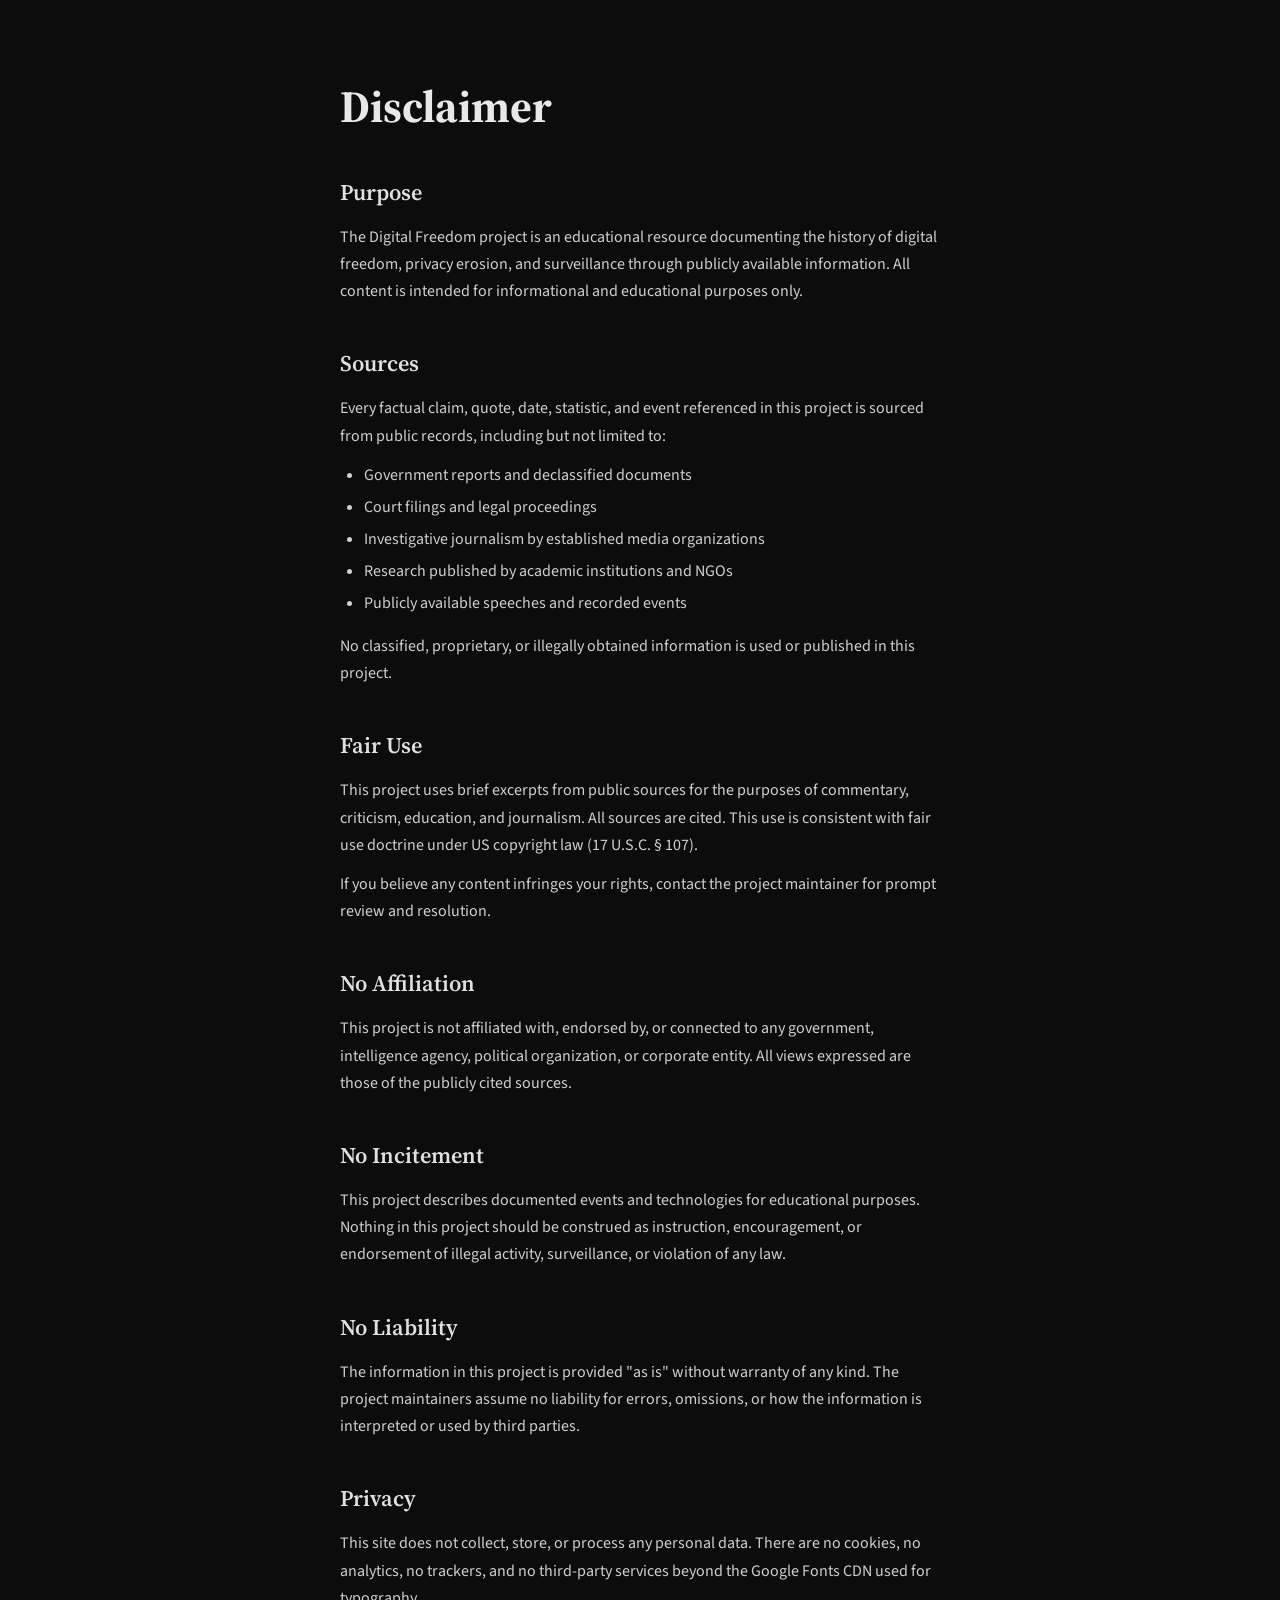
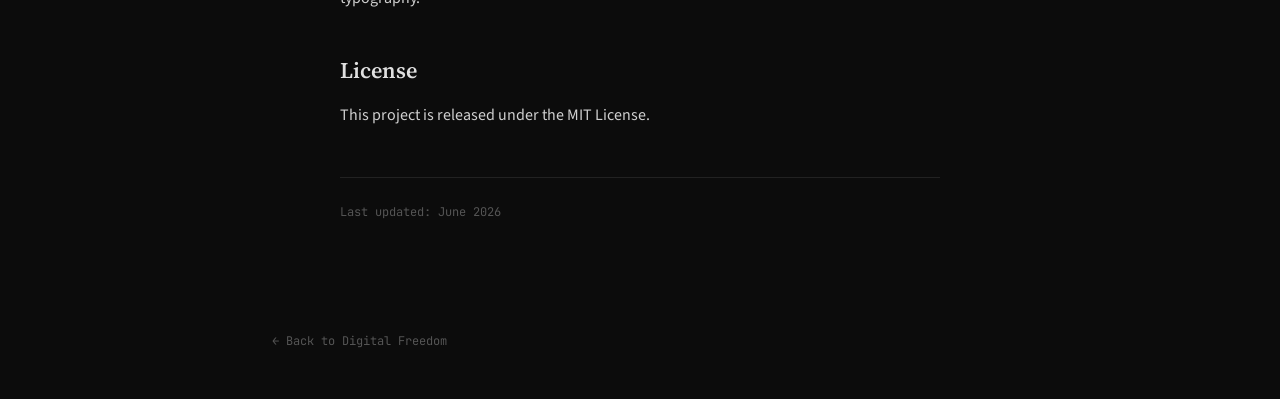
==== disclaimer.html @ cc716822 "Convert disclaimer and privacy to styled HTML pages. Update footer links." ====
<!DOCTYPE html>
<html lang="en">
<head>
<meta charset="UTF-8">
<meta name="viewport" content="width=device-width, initial-scale=1.0">
<title>Disclaimer — Digital Freedom</title>
<style>
  @import url('https://fonts.googleapis.com/css2?family=JetBrains+Mono:wght@400;700&family=Source+Sans+3:wght@300;400;600&family=Source+Serif+4:ital,wght@0,400;0,600;0,700;1,400&display=swap');

  *, *::before, *::after { margin: 0; padding: 0; box-sizing: border-box; }

  :root {
    --bg: #0c0c0c;
    --surface: #141414;
    --border: #222;
    --text: #d0d0d0;
    --text-dim: #888;
    --text-muted: #555;
    --accent: #c0392b;
    --mono: 'JetBrains Mono', monospace;
    --serif: 'Source Serif 4', Georgia, serif;
    --sans: 'Source Sans 3', -apple-system, sans-serif;
  }

  body {
    background: var(--bg);
    color: var(--text);
    font-family: var(--sans);
    font-size: 16px;
    line-height: 1.7;
    -webkit-font-smoothing: antialiased;
    min-height: 100vh;
    display: flex;
    flex-direction: column;
  }

  a { color: var(--text); text-decoration: none; border-bottom: 1px solid var(--text-muted); transition: color 0.2s, border-color 0.2s; }
  a:hover { color: #fff; border-color: #fff; }

  .page {
    max-width: 720px;
    margin: 0 auto;
    padding: 5rem 2rem 3rem;
    flex: 1;
  }

  .page h1 {
    font-family: var(--serif);
    font-size: clamp(2rem, 4vw, 2.8rem);
    font-weight: 700;
    line-height: 1.2;
    margin-bottom: 2rem;
    color: #e8e8e8;
  }

  .page h2 {
    font-family: var(--serif);
    font-size: 1.4rem;
    font-weight: 600;
    margin-top: 2.5rem;
    margin-bottom: 0.75rem;
    color: #e0e0e0;
  }

  .page p, .page li {
    margin-bottom: 0.75rem;
    max-width: 600px;
  }

  .page ul {
    padding-left: 1.5rem;
    margin-bottom: 1rem;
  }

  .page li {
    margin-bottom: 0.3rem;
  }

  .page .updated {
    font-family: var(--mono);
    font-size: 0.75rem;
    color: var(--text-muted);
    margin-top: 3rem;
    padding-top: 1.5rem;
    border-top: 1px solid var(--border);
  }

  footer {
    padding: 3rem 2rem;
    max-width: 800px;
    margin: 0 auto;
    display: flex;
    justify-content: space-between;
    align-items: center;
    flex-wrap: wrap;
    gap: 1rem;
    width: 100%;
  }

  footer p, footer a {
    font-family: var(--mono);
    font-size: 0.75rem;
    color: var(--text-muted);
    border-bottom: none;
  }

  footer a:hover { color: #fff; }

  @media (max-width: 600px) {
    .page { padding: 3rem 1.5rem; }
  }
</style>
</head>
<body>

<div class="page">
  <h1>Disclaimer</h1>

  <h2>Purpose</h2>
  <p>The Digital Freedom project is an educational resource documenting the history of digital freedom, privacy erosion, and surveillance through publicly available information. All content is intended for informational and educational purposes only.</p>

  <h2>Sources</h2>
  <p>Every factual claim, quote, date, statistic, and event referenced in this project is sourced from public records, including but not limited to:</p>
  <ul>
    <li>Government reports and declassified documents</li>
    <li>Court filings and legal proceedings</li>
    <li>Investigative journalism by established media organizations</li>
    <li>Research published by academic institutions and NGOs</li>
    <li>Publicly available speeches and recorded events</li>
  </ul>
  <p>No classified, proprietary, or illegally obtained information is used or published in this project.</p>

  <h2>Fair Use</h2>
  <p>This project uses brief excerpts from public sources for the purposes of commentary, criticism, education, and journalism. All sources are cited. This use is consistent with fair use doctrine under US copyright law (17 U.S.C. § 107).</p>
  <p>If you believe any content infringes your rights, contact the project maintainer for prompt review and resolution.</p>

  <h2>No Affiliation</h2>
  <p>This project is not affiliated with, endorsed by, or connected to any government, intelligence agency, political organization, or corporate entity. All views expressed are those of the publicly cited sources.</p>

  <h2>No Incitement</h2>
  <p>This project describes documented events and technologies for educational purposes. Nothing in this project should be construed as instruction, encouragement, or endorsement of illegal activity, surveillance, or violation of any law.</p>

  <h2>No Liability</h2>
  <p>The information in this project is provided "as is" without warranty of any kind. The project maintainers assume no liability for errors, omissions, or how the information is interpreted or used by third parties.</p>

  <h2>Privacy</h2>
  <p>This site does not collect, store, or process any personal data. There are no cookies, no analytics, no trackers, and no third-party services beyond the Google Fonts CDN used for typography.</p>

  <h2>License</h2>
  <p>This project is released under the MIT License.</p>

  <p class="updated">Last updated: June 2026</p>
</div>

<footer>
  <p><a href="/digital-freedom/">← Back to Digital Freedom</a></p>
</footer>

</body>
</html>
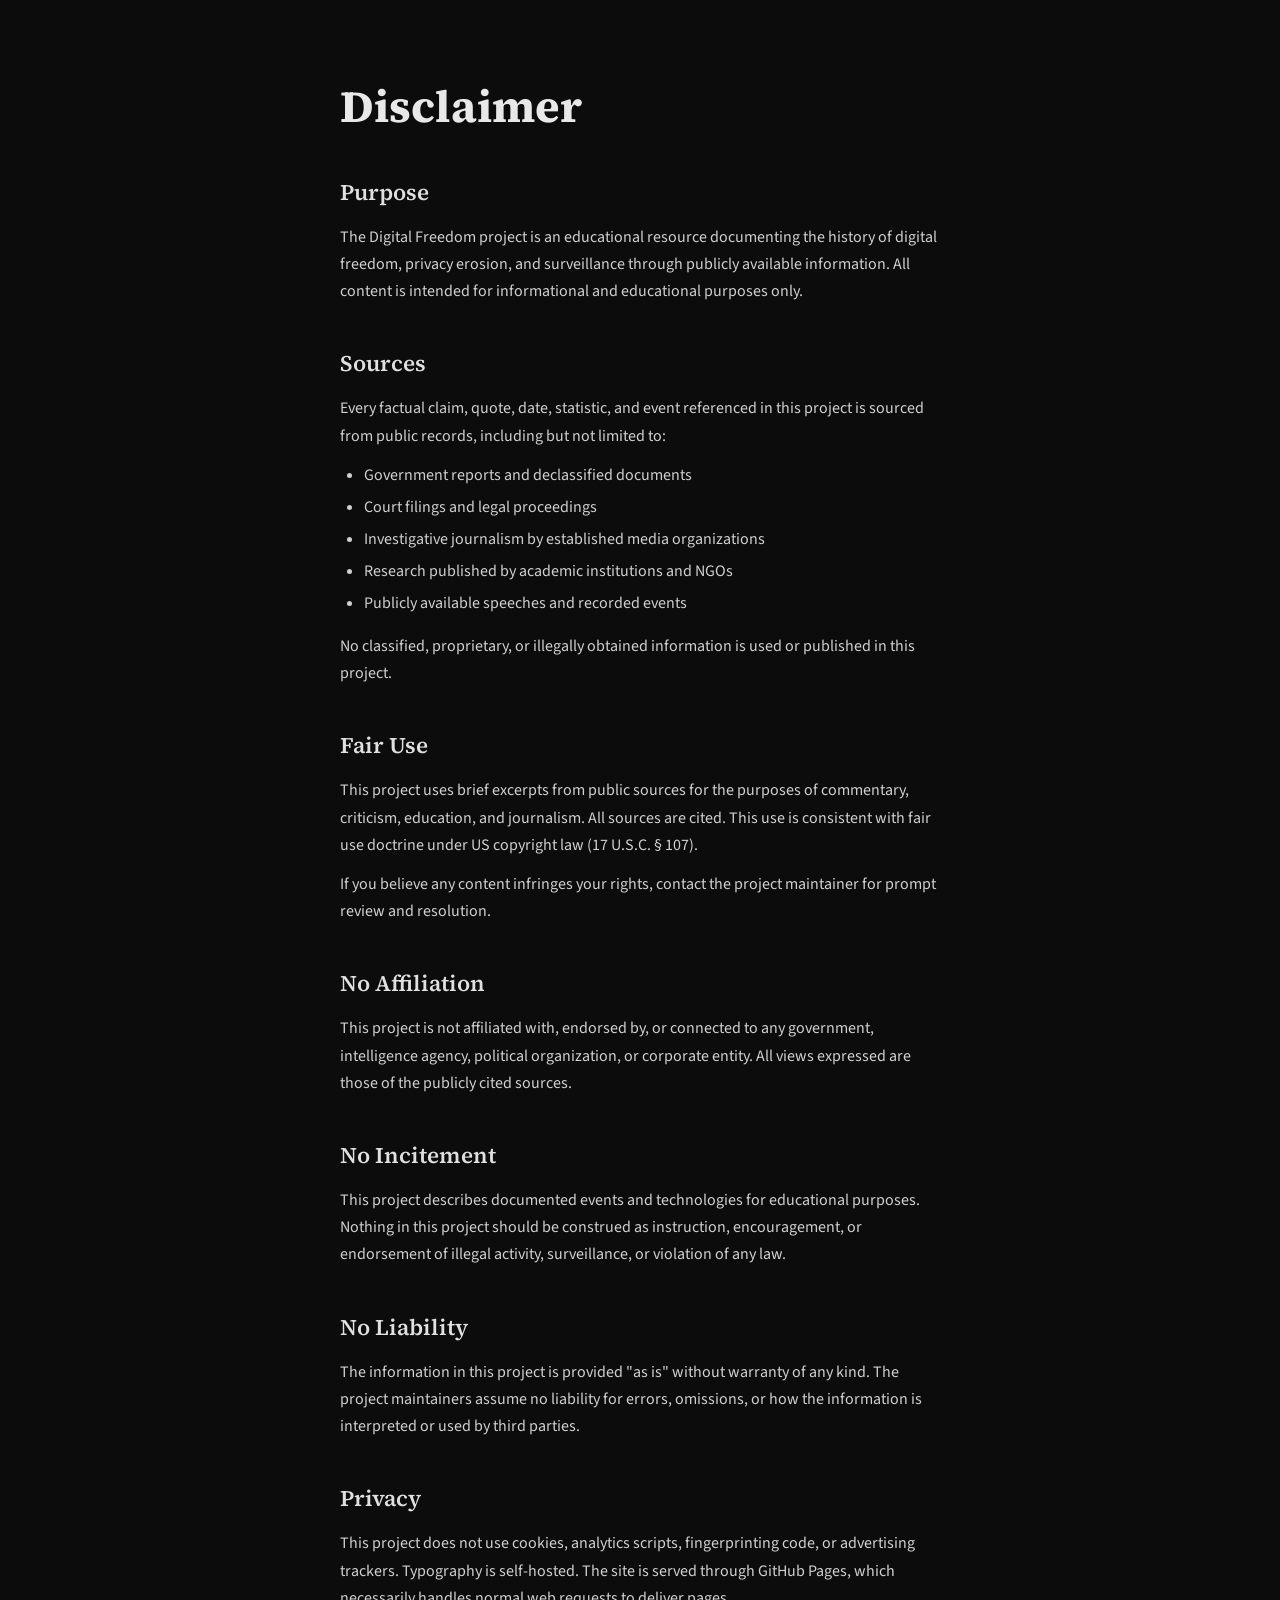
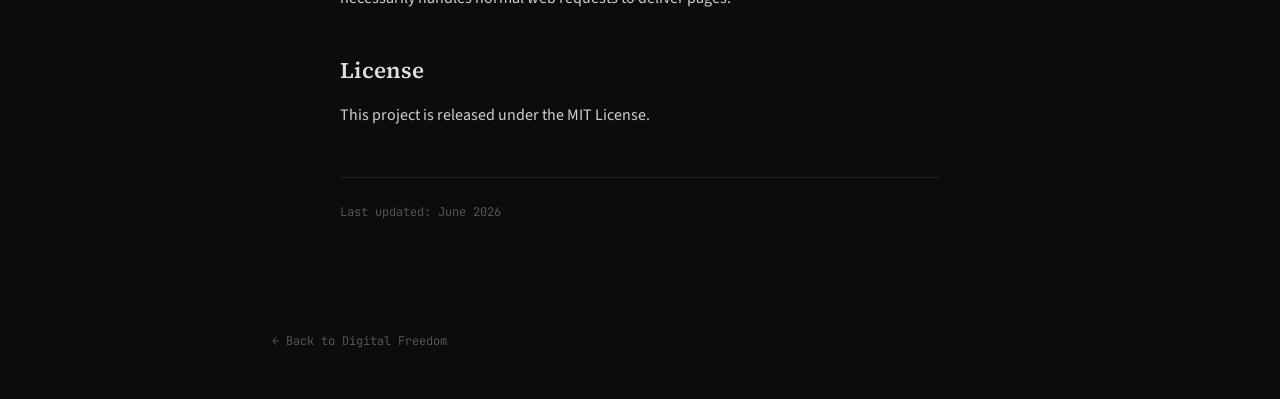
==== commit 33a17f57: "Self-host fonts and harden static site" ====
--- a/disclaimer.html
+++ b/disclaimer.html
@@ -4,9 +4,21 @@
 <meta charset="UTF-8">
 <meta name="viewport" content="width=device-width, initial-scale=1.0">
 <title>Disclaimer — Digital Freedom</title>
+<meta name="description" content="Disclaimer for the Digital Freedom project covering sources, fair use, educational purpose, and liability limits.">
+<meta name="theme-color" content="#0c0c0c">
+<meta name="robots" content="noindex,follow">
+<link rel="canonical" href="https://srmdn.github.io/digital-freedom/disclaimer.html">
+<meta property="og:type" content="website">
+<meta property="og:site_name" content="Digital Freedom">
+<meta property="og:title" content="Disclaimer — Digital Freedom">
+<meta property="og:description" content="Disclaimer for the Digital Freedom project covering sources, fair use, educational purpose, and liability limits.">
+<meta property="og:url" content="https://srmdn.github.io/digital-freedom/disclaimer.html">
+<meta name="twitter:card" content="summary">
+<meta name="twitter:title" content="Disclaimer — Digital Freedom">
+<meta name="twitter:description" content="Disclaimer for the Digital Freedom project covering sources, fair use, educational purpose, and liability limits.">
+<link rel="icon" href="favicon.svg" type="image/svg+xml">
+<link rel="stylesheet" href="assets/fonts.css">
 <style>
-  @import url('https://fonts.googleapis.com/css2?family=JetBrains+Mono:wght@400;700&family=Source+Sans+3:wght@300;400;600&family=Source+Serif+4:ital,wght@0,400;0,600;0,700;1,400&display=swap');
-
   *, *::before, *::after { margin: 0; padding: 0; box-sizing: border-box; }
 
   :root {
@@ -144,7 +156,7 @@
   <p>The information in this project is provided "as is" without warranty of any kind. The project maintainers assume no liability for errors, omissions, or how the information is interpreted or used by third parties.</p>
 
   <h2>Privacy</h2>
-  <p>This site does not collect, store, or process any personal data. There are no cookies, no analytics, no trackers, and no third-party services beyond the Google Fonts CDN used for typography.</p>
+  <p>This project does not use cookies, analytics scripts, fingerprinting code, or advertising trackers. Typography is self-hosted. The site is served through GitHub Pages, which necessarily handles normal web requests to deliver pages.</p>
 
   <h2>License</h2>
   <p>This project is released under the MIT License.</p>
@@ -153,7 +165,7 @@
 </div>
 
 <footer>
-  <p><a href="/digital-freedom/">← Back to Digital Freedom</a></p>
+  <p><a href="index.html">← Back to Digital Freedom</a></p>
 </footer>
 
 </body>
--- a/assets/fonts.css
+++ b/assets/fonts.css
@@ -0,0 +1,87 @@
+@font-face {
+  font-family: 'Cutive Mono';
+  font-style: normal;
+  font-weight: 400;
+  font-display: swap;
+  src: url('fonts/m8JWjfRfY7WVjVi2E-K9H5RF.ttf') format('truetype');
+}
+
+@font-face {
+  font-family: 'JetBrains Mono';
+  font-style: normal;
+  font-weight: 400;
+  font-display: swap;
+  src: url('fonts/tDbY2o-flEEny0FZhsfKu5WU4zr3E_BX0PnT8RD8yKxjPQ.ttf') format('truetype');
+}
+
+@font-face {
+  font-family: 'JetBrains Mono';
+  font-style: normal;
+  font-weight: 700;
+  font-display: swap;
+  src: url('fonts/tDbY2o-flEEny0FZhsfKu5WU4zr3E_BX0PnT8RD8L6tjPQ.ttf') format('truetype');
+}
+
+@font-face {
+  font-family: 'Source Sans 3';
+  font-style: normal;
+  font-weight: 300;
+  font-display: swap;
+  src: url('fonts/nwpBtKy2OAdR1K-IwhWudF-R9QMylBJAV3Bo8Kzm61EN.ttf') format('truetype');
+}
+
+@font-face {
+  font-family: 'Source Sans 3';
+  font-style: normal;
+  font-weight: 400;
+  font-display: swap;
+  src: url('fonts/nwpBtKy2OAdR1K-IwhWudF-R9QMylBJAV3Bo8Ky461EN.ttf') format('truetype');
+}
+
+@font-face {
+  font-family: 'Source Sans 3';
+  font-style: normal;
+  font-weight: 600;
+  font-display: swap;
+  src: url('fonts/nwpBtKy2OAdR1K-IwhWudF-R9QMylBJAV3Bo8Kxm7FEN.ttf') format('truetype');
+}
+
+@font-face {
+  font-family: 'Source Serif 4';
+  font-style: italic;
+  font-weight: 400;
+  font-display: swap;
+  src: url('fonts/vEF02_tTDB4M7-auWDN0ahZJW1ge6NmXpVAHV83Bfb_US2D2QYxoUKIkn98pRl9dCw.ttf') format('truetype');
+}
+
+@font-face {
+  font-family: 'Source Serif 4';
+  font-style: normal;
+  font-weight: 400;
+  font-display: swap;
+  src: url('fonts/vEFy2_tTDB4M7-auWDN0ahZJW3IX2ih5nk3AucvUHf6OAVIJmeUDygwjihdqrhw.ttf') format('truetype');
+}
+
+@font-face {
+  font-family: 'Source Serif 4';
+  font-style: normal;
+  font-weight: 600;
+  font-display: swap;
+  src: url('fonts/vEFy2_tTDB4M7-auWDN0ahZJW3IX2ih5nk3AucvUHf6OAVIJmeUDygwjisltrhw.ttf') format('truetype');
+}
+
+@font-face {
+  font-family: 'Source Serif 4';
+  font-style: normal;
+  font-weight: 700;
+  font-display: swap;
+  src: url('fonts/vEFy2_tTDB4M7-auWDN0ahZJW3IX2ih5nk3AucvUHf6OAVIJmeUDygwjivBtrhw.ttf') format('truetype');
+}
+
+@font-face {
+  font-family: 'Special Elite';
+  font-style: normal;
+  font-weight: 400;
+  font-display: swap;
+  src: url('fonts/XLYgIZbkc4JPUL5CVArUVL0nhnc.ttf') format('truetype');
+}
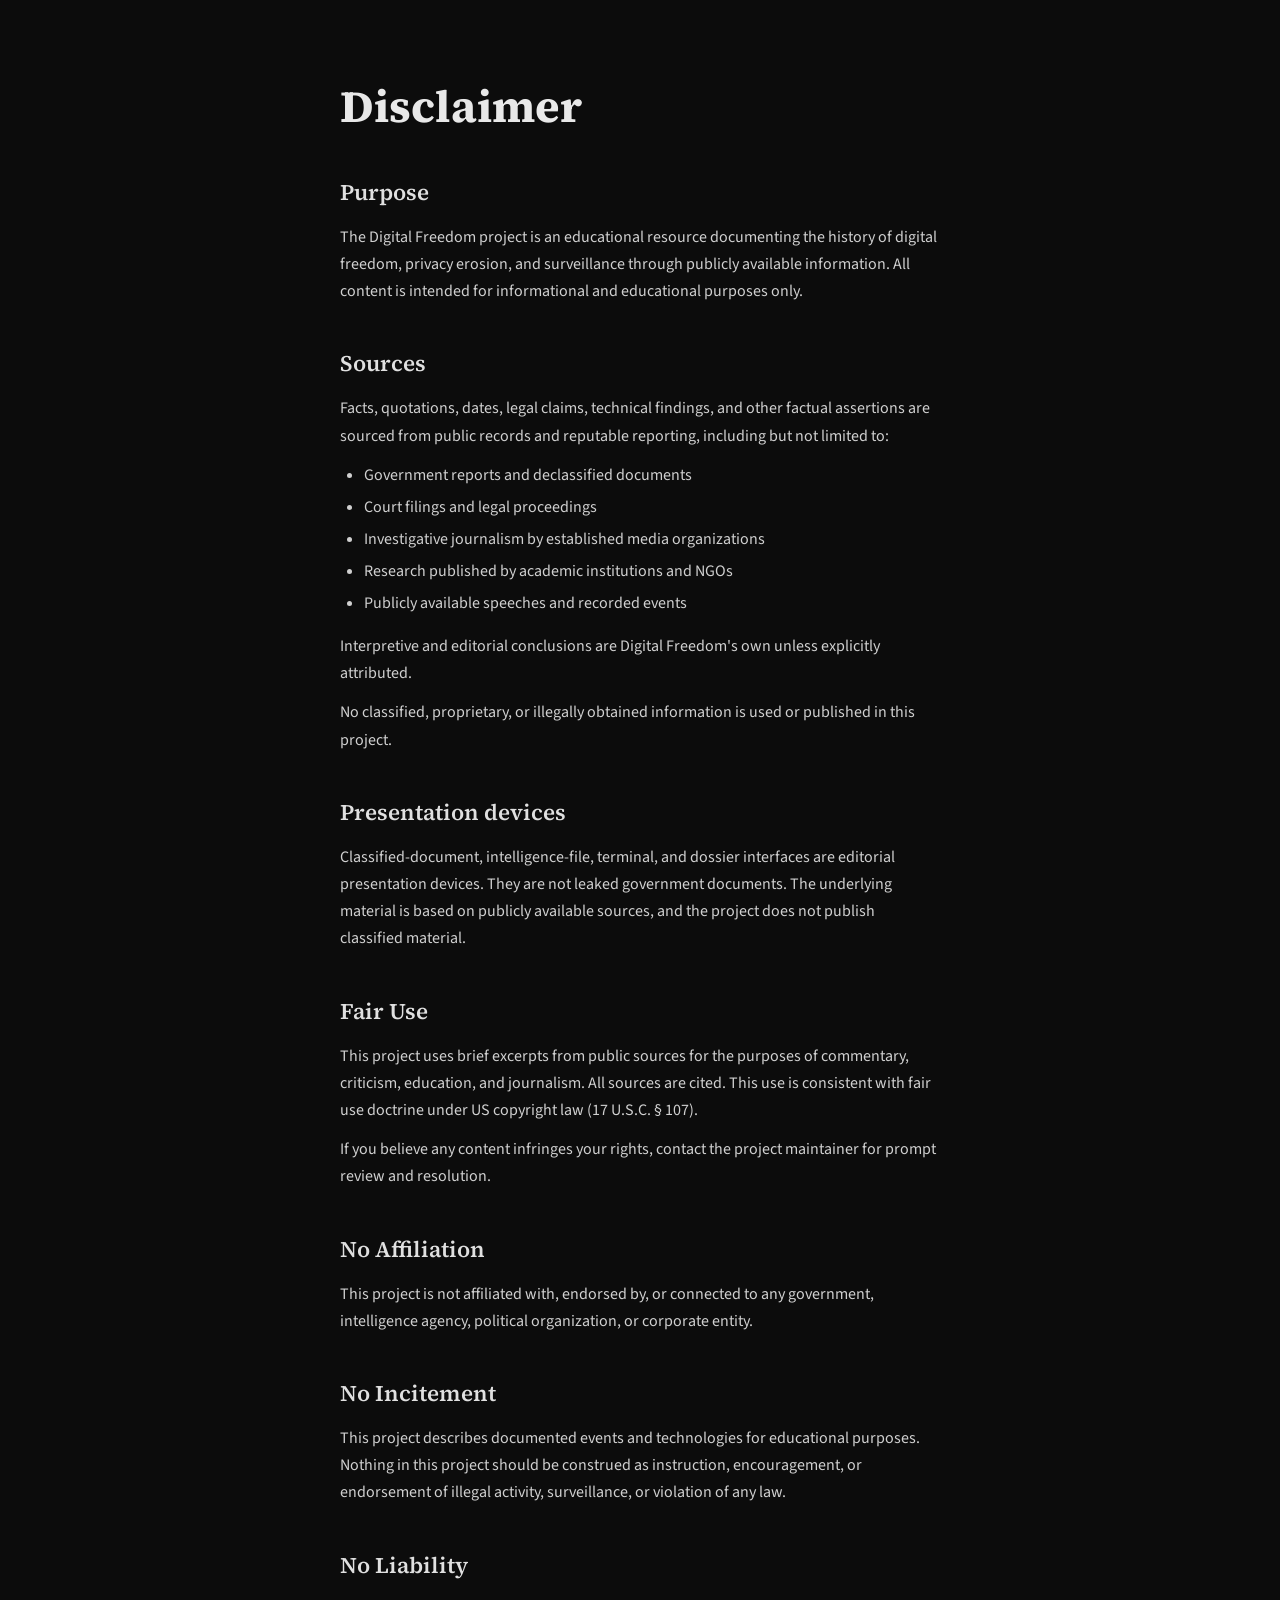
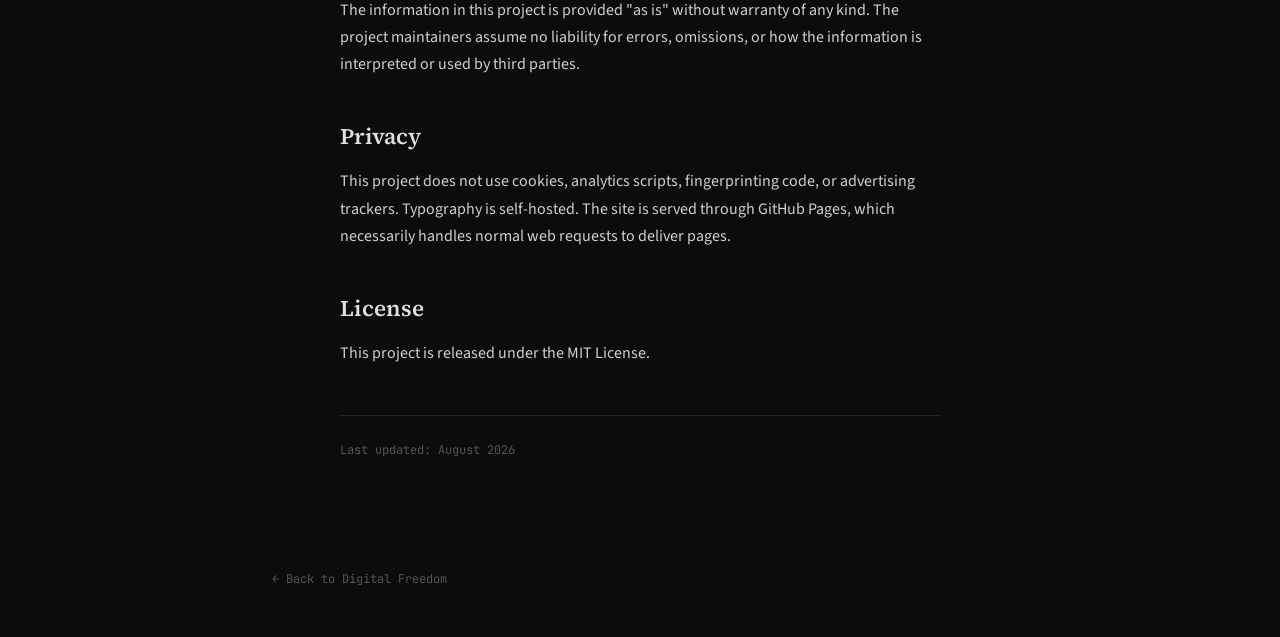
==== commit 9e6fa24d: "docs: align editorial and privacy policies" ====
--- a/disclaimer.html
+++ b/disclaimer.html
@@ -132,7 +132,7 @@
   <p>The Digital Freedom project is an educational resource documenting the history of digital freedom, privacy erosion, and surveillance through publicly available information. All content is intended for informational and educational purposes only.</p>
 
   <h2>Sources</h2>
-  <p>Every factual claim, quote, date, statistic, and event referenced in this project is sourced from public records, including but not limited to:</p>
+  <p>Facts, quotations, dates, legal claims, technical findings, and other factual assertions are sourced from public records and reputable reporting, including but not limited to:</p>
   <ul>
     <li>Government reports and declassified documents</li>
     <li>Court filings and legal proceedings</li>
@@ -140,14 +140,18 @@
     <li>Research published by academic institutions and NGOs</li>
     <li>Publicly available speeches and recorded events</li>
   </ul>
+  <p>Interpretive and editorial conclusions are Digital Freedom's own unless explicitly attributed.</p>
   <p>No classified, proprietary, or illegally obtained information is used or published in this project.</p>
+
+  <h2>Presentation devices</h2>
+  <p>Classified-document, intelligence-file, terminal, and dossier interfaces are editorial presentation devices. They are not leaked government documents. The underlying material is based on publicly available sources, and the project does not publish classified material.</p>
 
   <h2>Fair Use</h2>
   <p>This project uses brief excerpts from public sources for the purposes of commentary, criticism, education, and journalism. All sources are cited. This use is consistent with fair use doctrine under US copyright law (17 U.S.C. § 107).</p>
   <p>If you believe any content infringes your rights, contact the project maintainer for prompt review and resolution.</p>
 
   <h2>No Affiliation</h2>
-  <p>This project is not affiliated with, endorsed by, or connected to any government, intelligence agency, political organization, or corporate entity. All views expressed are those of the publicly cited sources.</p>
+  <p>This project is not affiliated with, endorsed by, or connected to any government, intelligence agency, political organization, or corporate entity.</p>
 
   <h2>No Incitement</h2>
   <p>This project describes documented events and technologies for educational purposes. Nothing in this project should be construed as instruction, encouragement, or endorsement of illegal activity, surveillance, or violation of any law.</p>
@@ -161,7 +165,7 @@
   <h2>License</h2>
   <p>This project is released under the MIT License.</p>
 
-  <p class="updated">Last updated: June 2026</p>
+  <p class="updated">Last updated: August 2026</p>
 </div>
 
 <footer>
